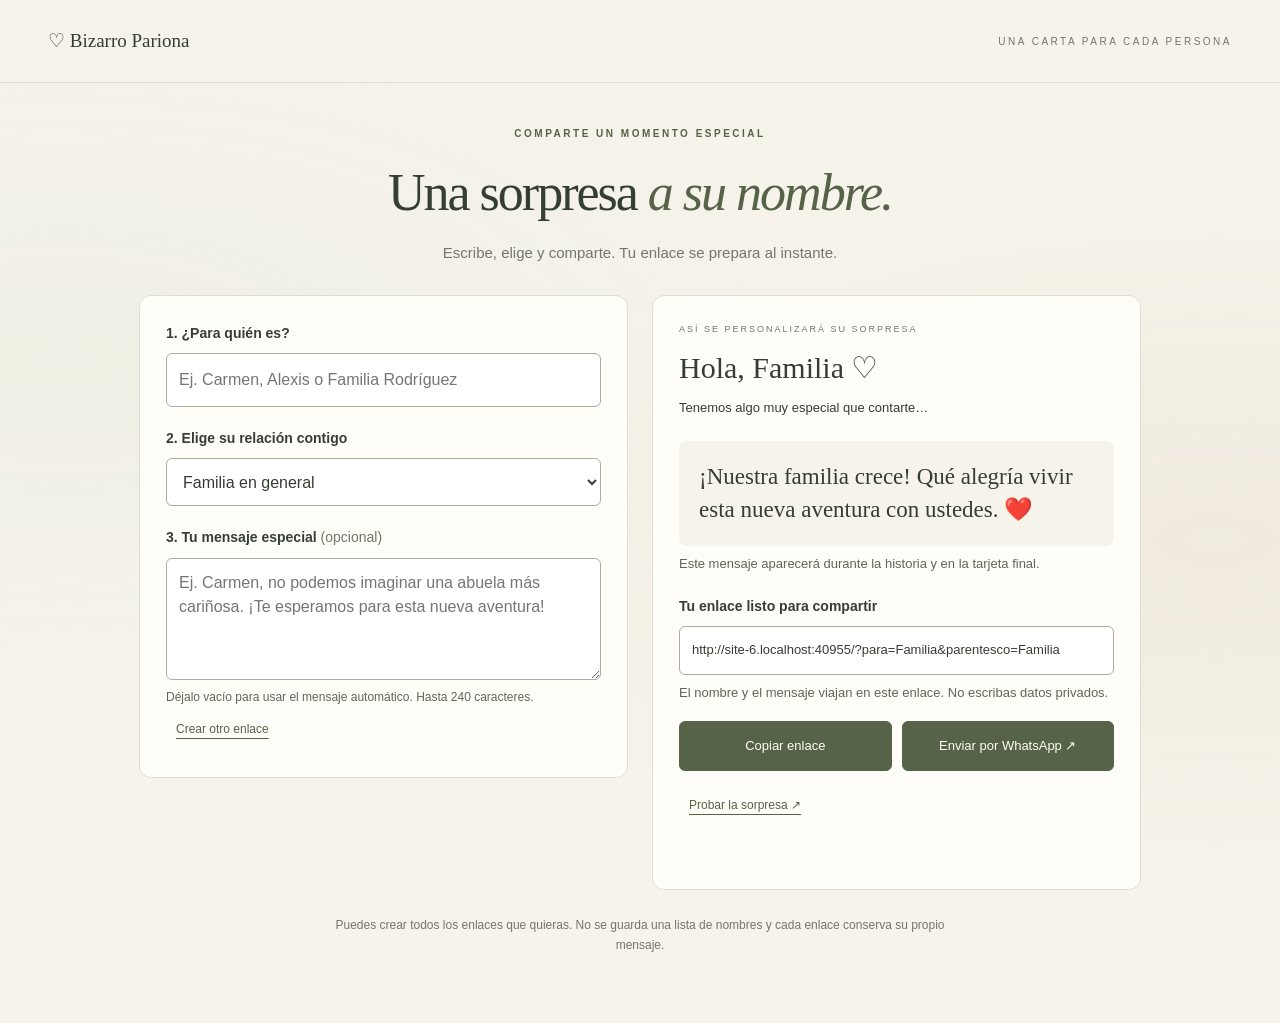
==== personalizar.html @ 47c92130 "Agregar creador de enlaces personalizados para familia y amigos" ====
<!DOCTYPE html>
<html lang="es">
<head>
  <meta charset="UTF-8">
  <meta name="viewport" content="width=device-width, initial-scale=1">
  <meta name="robots" content="noindex">
  <title>Crear una invitación · Bizarro Pariona</title>
  <link rel="stylesheet" href="style.css">
  <link rel="stylesheet" href="personalizar.css">
  <script src="mensajes.js" defer></script>
  <script src="personalizar.js" defer></script>
</head>
<body>
  <header class="masthead"><a href="./">♡ Bizarro Pariona</a><span class="header-note">UNA CARTA PARA CADA PERSONA</span></header>
  <main class="editor">
    <div class="eyebrow">COMPARTE UN MOMENTO ESPECIAL</div>
    <h1>Una sorpresa <em>a su nombre.</em></h1>
    <p class="intro">Escribe, elige y comparte. Tu enlace se prepara al instante.</p>
    <div class="editor-grid">
      <form id="editor-form" class="editor-card" autocomplete="off">
        <label for="recipient">1. ¿Para quién es?</label>
        <input id="recipient" maxlength="80" placeholder="Ej. Carmen, Alexis o Familia Rodríguez">
        <label for="role">2. Elige su relación contigo</label>
        <select id="role">
          <option value="Familia">Familia en general</option>
          <optgroup label="Familiares"><option>Abuela</option><option>Abuelo</option><option value="Tia">Tía</option><option value="Tio">Tío</option><option>Madrina</option><option>Padrino</option><option>Hermana</option><option>Hermano</option></optgroup>
          <optgroup label="Amistades"><option>Amiga</option><option>Amigo</option><option value="Amigos">Grupo de amigos</option></optgroup>
          <option value="persona especial">Otra persona especial</option>
        </select>
        <label for="custom-message">3. Tu mensaje especial <span>(opcional)</span></label>
        <textarea id="custom-message" rows="4" maxlength="240" placeholder="Ej. Carmen, no podemos imaginar una abuela más cariñosa. ¡Te esperamos para esta nueva aventura!" aria-describedby="message-help"></textarea>
        <p id="message-help" class="field-help">Déjalo vacío para usar el mensaje automático. Hasta 240 caracteres.</p>
        <button type="reset" class="text-button">Crear otro enlace</button>
      </form>
      <section class="editor-card preview" aria-labelledby="preview-title">
        <p class="letter-label">ASÍ SE PERSONALIZARÁ SU SORPRESA</p>
        <h2 id="preview-title">Hola, <span id="preview-name">Familia</span> ♡</h2>
        <p>Tenemos algo muy especial que contarte…</p>
        <div class="preview-message"><p id="preview-message"></p></div>
        <p class="field-help">Este mensaje aparecerá durante la historia y en la tarjeta final.</p>
        <label for="generated-link">Tu enlace listo para compartir</label>
        <input id="generated-link" readonly aria-describedby="link-help">
        <p id="link-help" class="field-help">El nombre y el mensaje viajan en este enlace. No escribas datos privados.</p>
        <div class="editor-actions"><button id="copy-link" type="button" class="primary">Copiar enlace</button><a id="send-link" class="primary" target="_blank" rel="noopener noreferrer">Enviar por WhatsApp ↗</a></div>
        <a id="test-link" class="text-button" target="_blank" rel="noopener noreferrer">Probar la sorpresa ↗</a>
        <p id="editor-status" role="status"></p>
      </section>
    </div>
    <p class="editor-note">Puedes crear todos los enlaces que quieras. No se guarda una lista de nombres y cada enlace conserva su propio mensaje.</p>
    <noscript>Activa JavaScript para generar tus enlaces personalizados.</noscript>
  </main>
</body>
</html>
---- style.css ----
:root{--paper:#f6f3eb;--ink:#353e32;--muted:#74766a;--olive:#566348;--gold:#b39a68;--line:#deded1;--serif:Georgia,'Times New Roman',serif}
*{box-sizing:border-box}body{margin:0;background:var(--paper);color:var(--ink);font-family:Arial,Helvetica,sans-serif;font-size:15px;line-height:1.7}body::before{content:"";position:fixed;inset:0;pointer-events:none;background:radial-gradient(ellipse at 5% 40%,#e3e7d74d,transparent 45%),radial-gradient(ellipse at 95% 60%,#e9dfcc66,transparent 45%);z-index:-1}button,a{-webkit-tap-highlight-color:transparent}button{font:inherit;cursor:pointer}a{color:inherit;text-decoration:none}[hidden]{display:none!important}button:focus-visible,a:focus-visible{outline:3px solid var(--gold);outline-offset:5px}h1,h2,p,figure{margin:0}h1,h2{font-family:var(--serif);font-weight:400;line-height:1.15}h1{font-size:clamp(38px,4.5vw,64px);letter-spacing:-2px}h1 em{font-weight:400;color:var(--olive)}.masthead{max-width:1320px;margin:auto;padding:25px 48px;display:flex;justify-content:space-between;align-items:center;border-bottom:1px solid var(--line)}.masthead a{font-family:var(--serif);font-size:19px}.brand-mark{font-size:29px;vertical-align:middle;margin-right:9px;color:var(--olive)}.header-note,.eyebrow,.letter-label,.coming,footer{font-size:10px;letter-spacing:2.5px}.header-note{color:var(--muted)}main{padding:0 24px}.welcome{text-align:center;padding:48px 0 35px}.eyebrow{display:flex;align-items:center;justify-content:center;gap:14px;color:var(--olive);font-weight:600;margin-bottom:21px}.eyebrow>span{height:1px;width:30px;background:#b3b8a4}.intro{color:var(--muted);margin:17px 0 29px}.letter{position:relative;max-width:570px;margin:0 auto;padding:35px 45px 30px;border:1px solid #e0dfd4;border-radius:12px;background:#fffdf8;box-shadow:0 15px 45px #4b503509;isolation:isolate}.letter::after{content:"";position:absolute;inset:8px;border:1px solid #eeece4;border-radius:7px;pointer-events:none;z-index:-1}.envelope{width:88px;height:61px;border:1px solid #c9c4ae;background:#efeadc;margin:2px auto 27px;position:relative;border-radius:3px;box-shadow:0 6px 14px #4147330a;transform:rotate(-5deg)}.envelope-flap{position:absolute;inset:0;clip-path:polygon(0 0,100% 0,50% 65%);background:#ded7c3}.seal{position:absolute;background:#738062;color:#fff8e7;border:3px double #99a189;border-radius:50%;width:29px;height:29px;left:29px;top:23px;line-height:23px;font-size:20px}.letter-label{font-size:9px;letter-spacing:2px;color:var(--muted);margin-bottom:14px}.letter h2{font-size:35px;overflow-wrap:anywhere;margin-bottom:13px}.small-heart{color:#a88c74;font-size:26px}.letter p:not(.letter-label){color:var(--muted);font-size:14px}.primary{border:1px solid var(--olive);border-radius:6px;display:inline-flex;justify-content:center;align-items:center;gap:22px;background:var(--olive);color:#fffdf4;padding:14px 23px;font-size:13px;line-height:1.5;transition:background .2s,transform .2s;max-width:100%}.primary:hover{background:#424f37;transform:translateY(-2px)}.letter .primary{margin-top:26px}.primary span{font-size:20px}.letter-foot{display:block;font-size:10px;color:var(--muted);margin-top:17px;letter-spacing:.2px}.botanical{position:absolute;width:100px;height:200px;stroke:#9ca887;stroke-width:1.3;z-index:-1;opacity:.6;pointer-events:none}.botanical-left{left:-43px;bottom:14px;transform:rotate(-24deg)}.botanical-right{right:-43px;top:10px;transform:rotate(151deg)}.welcome-foot{font-family:var(--serif);font-size:14px;font-style:italic;color:var(--muted);margin-top:27px}.welcome-foot span{font-style:normal;margin-right:8px;color:var(--gold)}footer{padding:20px 24px 27px;text-align:center;color:var(--muted);font-size:8px;letter-spacing:2px}footer span{margin:0 12px;color:var(--gold);font-size:15px}.story{max-width:720px;margin:auto;min-height:75vh;text-align:center;padding:65px 0 20px}.story-content{min-height:360px;display:flex;flex-direction:column;align-items:center;justify-content:center}.story-symbol{font-family:var(--serif);font-size:60px;color:var(--gold)}.story-content h2{font-size:clamp(34px,5vw,54px);overflow-wrap:anywhere;max-width:100%}.story-content .intro{margin:12px 0}.story-content>p:last-child{color:var(--muted);margin-top:18px}.story-controls{display:flex;justify-content:space-between;align-items:center;border-top:1px solid var(--line);padding-top:20px;margin-top:35px}.story-controls>span{font-size:10px;letter-spacing:2px;color:var(--muted)}.text-button{border:0;background:transparent;padding:10px;color:var(--olive);font-size:12px;text-decoration:underline;text-underline-offset:5px}.heartbeat{animation:beat 1.4s ease-in-out 3}.enter{animation:enter .75s ease both}.reveal{text-align:center;max-width:890px;margin:auto;padding:44px 0 30px}.reveal-prelude{font-family:var(--serif);font-style:italic;color:var(--muted);margin:0 0 18px}.baby-name{font-family:var(--serif);font-size:30px;margin-top:20px}.coming{color:var(--muted);margin:6px 0 34px}.coming span{color:var(--gold);font-size:18px;margin-left:8px}.reveal-grid{display:grid;grid-template-columns:1fr 1.1fr;gap:36px;text-align:left;align-items:center}.photo-card{background:#fffdf8;padding:14px 14px 18px;border:1px solid var(--line);box-shadow:0 12px 30px #454a350a;transform:rotate(-2deg);border-radius:4px}.photo-area{aspect-ratio:1.2;background:#e9e8de;display:grid;place-items:center;overflow:hidden;border-radius:2px}.photo-area img{width:100%;height:100%;object-fit:contain}.photo-area>div{text-align:center;padding:20px;color:var(--olive)}.photo-area span{font-size:64px;line-height:1.5}.photo-area p{font-family:var(--serif);font-size:20px}.photo-area small{color:var(--muted);font-size:11px}figcaption{text-align:center;font-family:var(--serif);font-style:italic;font-size:13px;margin-top:15px}.message-card{padding:20px 0}.message-card h2{font-size:32px;overflow-wrap:anywhere;margin-bottom:12px}.message-card>p{font-size:14px;margin-bottom:12px;color:var(--muted)}.message-card .letter-label{font-size:9px}.message-card .relationship{font-family:var(--serif);font-size:26px;color:var(--olive);line-height:1.3}.divider{height:1px;background:var(--line);width:48px;margin:24px 0}.secret{margin:40px auto 24px}.secret>span{color:var(--gold);font-size:28px}.secret h2{font-size:23px;margin:9px 0}.secret p,.share-note{font-size:12px;color:var(--muted)}.share-note{font-size:10px;margin-top:12px}.replay{display:block;margin:20px auto 0}.music-toggle{position:fixed;right:22px;bottom:22px;width:43px;height:43px;border-radius:50%;border:1px solid #c9cebe;background:#fffdf5;color:var(--olive);box-shadow:0 3px 12px #3540300d;font-size:20px;z-index:3}.music-toggle[aria-pressed="false"]::after{content:"";position:absolute;width:24px;height:1px;background:var(--olive);transform:rotate(-45deg);top:20px;left:9px}.music-status{position:fixed;bottom:73px;right:20px;max-width:230px;background:var(--paper);border-radius:6px;font-size:12px;color:var(--muted);z-index:3}.music-status:not(:empty){padding:10px 14px;border:1px solid var(--line)}.particles{position:fixed;inset:0;pointer-events:none;overflow:hidden;z-index:5}.particle{position:absolute;top:-30px;color:var(--gold);animation:fall 4s ease-in forwards;font-size:16px}.particle:nth-child(3n){color:#98a789}.particle:nth-child(3n+1){color:#cdb4a2}@keyframes enter{from{opacity:0;transform:translateY(12px)}to{opacity:1;transform:translateY(0)}}@keyframes beat{0%,100%{transform:scale(1)}35%{transform:scale(1.13)}55%{transform:scale(1)}}@keyframes fall{to{transform:translate3d(var(--drift),105vh,0) rotate(200deg);opacity:0}}
@media(min-width:1500px){.welcome{padding-top:70px}.letter{margin-top:36px}}@media(max-width:600px){.masthead{padding:17px 22px}.masthead a{font-size:16px}.header-note{display:none}main{padding:0 22px}.welcome{padding-top:34px}.eyebrow{font-size:8px;letter-spacing:1.8px;margin-bottom:20px}h1{letter-spacing:-1.2px}.intro{font-size:13px;margin:16px 0 25px}.letter{padding:28px 20px 25px}.letter h2{font-size:30px}.botanical{width:60px;height:140px}.botanical-left{left:-20px}.botanical-right{right:-20px}.primary{gap:14px;padding:13px 17px;font-size:12px}.letter-foot{font-size:9px}.welcome-foot{font-size:12px;margin-top:24px}.story{padding-top:45px}.story-content{min-height:350px}.story .eyebrow{line-height:1.8}.reveal-grid{grid-template-columns:1fr;gap:22px;max-width:390px;margin:auto}.photo-card{margin:0 10px}.message-card{padding:12px 3px;text-align:center}.divider{margin:20px auto}.reveal{padding-top:35px}.reveal h1{font-size:42px}.reveal-prelude{font-size:14px}.secret{margin-top:20px}.secret h2{font-size:22px}.music-toggle{right:12px;bottom:12px}footer{font-size:7px;letter-spacing:1.3px;padding-right:45px;padding-left:45px}}@media(prefers-reduced-motion:reduce){*,*::before,*::after{animation:none!important;transition:none!important;scroll-behavior:auto!important}}
:root { -webkit-text-size-adjust: 100%; }

/* Keep personalized text, grid items and decorative artwork inside the viewport. */
main { overflow: clip; }
h1, h2, p, .primary { overflow-wrap: anywhere; }
.reveal-grid { grid-template-columns: minmax(0, 1fr) minmax(0, 1.1fr); }
.reveal-grid > *, .story-content > * { min-width: 0; max-width: 100%; }
.photo-area { width: 100%; min-width: 0; }
.photo-area img { display: block; min-width: 0; min-height: 0; }
.primary, .text-button { min-height: 44px; }
.music-toggle { width: 44px; height: 44px; }
.baby-name { font-size: clamp(26px, 5vw, 34px); }

@media (max-width: 760px) {
  .reveal-grid { grid-template-columns: minmax(0, 1fr); max-width: 430px; margin-inline: auto; }
  .message-card { text-align: center; }
  .divider { margin-inline: auto; }
}

@media (max-width: 600px) {
  h1 { font-size: clamp(32px, 9.5vw, 46px); }
  .reveal h1 { font-size: clamp(32px, 9.5vw, 42px); }
  .eyebrow { gap: 8px; letter-spacing: 1.4px; }
  .eyebrow > span { flex: 0 0 18px; }
  .letter .primary { width: 100%; }
  .story { min-height: 75svh; padding-top: 32px; }
  .story-content { min-height: min(350px, 52svh); }
  .story-content h2 { font-size: clamp(28px, 8.5vw, 42px); }
  .music-toggle { right: max(12px, env(safe-area-inset-right)); bottom: max(12px, env(safe-area-inset-bottom)); }
  footer { padding-bottom: max(27px, env(safe-area-inset-bottom)); }
}
---- personalizar.css ----
.editor{max-width:1050px;margin:0 auto;padding:42px 24px}.editor>h1,.editor>.intro{text-align:center}.editor>h1{font-size:clamp(34px,5vw,52px)}.editor-grid{display:grid;grid-template-columns:minmax(0,1fr) minmax(0,1fr);gap:24px;align-items:start}.editor-card{min-width:0;background:#fffdf8;border:1px solid var(--line);border-radius:12px;padding:26px}.editor label{display:block;font-weight:600;font-size:14px;margin:20px 0 8px}.editor label:first-child{margin-top:0}.editor label span{font-weight:400;color:var(--muted)}.editor input,.editor select,.editor textarea{display:block;width:100%;min-width:0;border:1px solid #a7af9c;border-radius:6px;background:#fff;color:var(--ink);font:inherit;font-size:16px;padding:12px;min-height:48px}.editor textarea{resize:vertical;line-height:1.5}.editor input:focus-visible,.editor select:focus-visible,.editor textarea:focus-visible{outline:3px solid var(--gold);outline-offset:2px}.field-help{font-size:12px;color:#616658;line-height:1.6;margin-top:8px}.preview h2{font-size:30px;overflow-wrap:anywhere;margin-bottom:12px}.preview>p:not(.letter-label){font-size:13px}.preview-message{padding:20px;background:var(--paper);border-radius:8px;margin-top:22px;font-family:var(--serif);font-size:23px;line-height:1.4;white-space:pre-wrap}.editor-actions{display:flex;flex-wrap:wrap;gap:10px;margin:18px 0 12px}.editor-actions>*{flex:1 1 155px}.preview>.text-button{display:inline-flex;align-items:center}.editor-note{color:var(--muted);font-size:12px;max-width:630px;text-align:center;margin:25px auto}#editor-status{min-height:24px;color:var(--olive);margin-top:12px}#generated-link{font-size:13px} @media(max-width:760px){.editor-grid{grid-template-columns:minmax(0,1fr)}.editor{padding:30px 20px}.editor-card{padding:22px}.editor .eyebrow{line-height:1.8}}
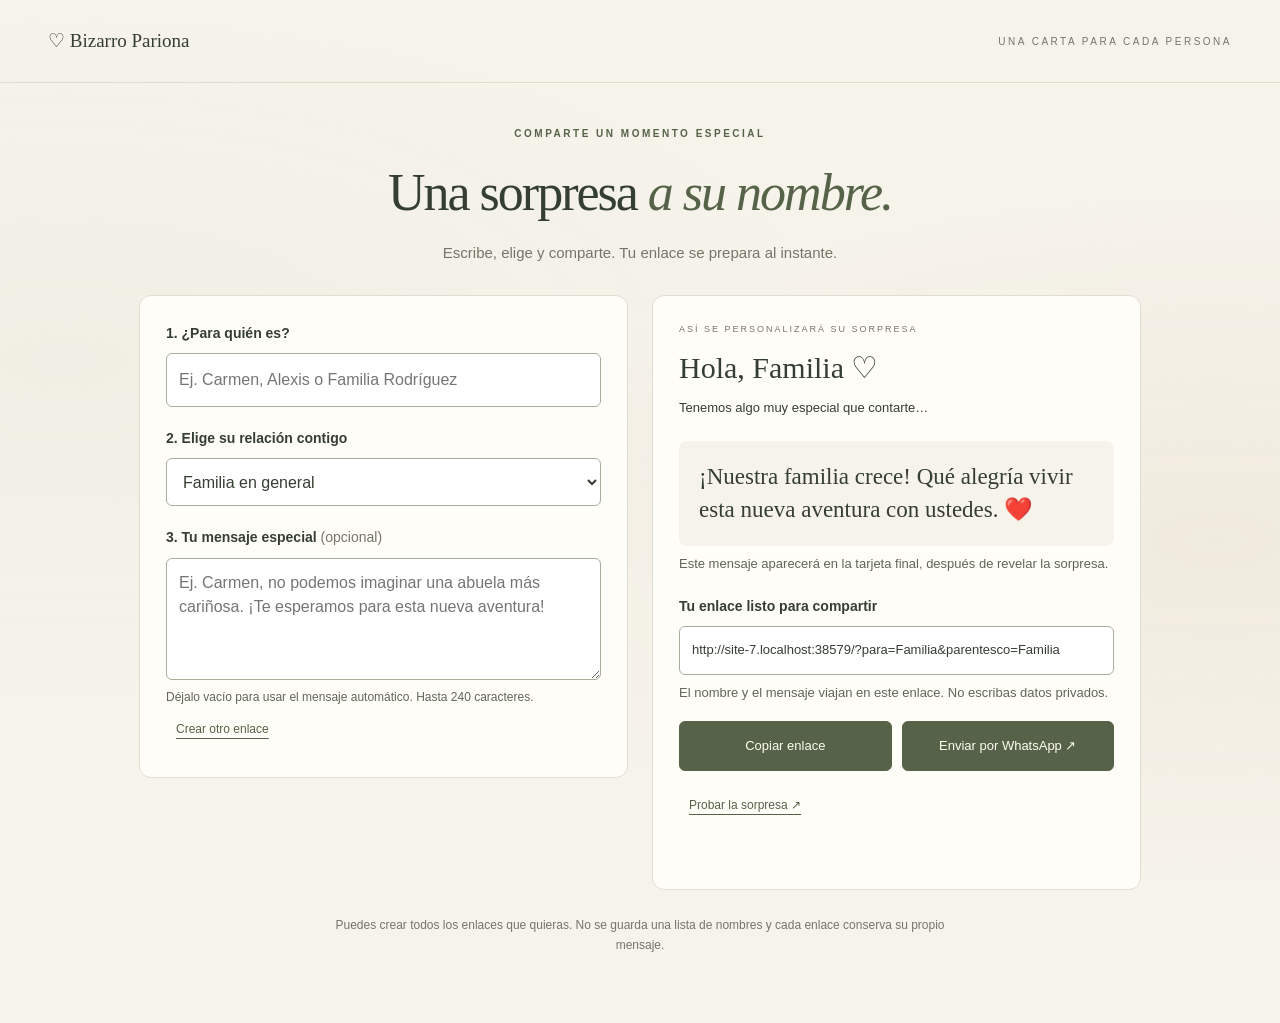
==== commit 8c46292d: "Mejorar secuencia de revelacion y agregar explosion de confeti" ====
--- a/personalizar.html
+++ b/personalizar.html
@@ -37,7 +37,7 @@
         <h2 id="preview-title">Hola, <span id="preview-name">Familia</span> ♡</h2>
         <p>Tenemos algo muy especial que contarte…</p>
         <div class="preview-message"><p id="preview-message"></p></div>
-        <p class="field-help">Este mensaje aparecerá durante la historia y en la tarjeta final.</p>
+        <p class="field-help">Este mensaje aparecerá en la tarjeta final, después de revelar la sorpresa.</p>
         <label for="generated-link">Tu enlace listo para compartir</label>
         <input id="generated-link" readonly aria-describedby="link-help">
         <p id="link-help" class="field-help">El nombre y el mensaje viajan en este enlace. No escribas datos privados.</p>
--- a/style.css
+++ b/style.css
@@ -32,3 +32,29 @@
   .music-toggle { right: max(12px, env(safe-area-inset-right)); bottom: max(12px, env(safe-area-inset-bottom)); }
   footer { padding-bottom: max(27px, env(safe-area-inset-bottom)); }
 }
+:root { --confetti-gold: #c7a45c; }
+.burst-particle {
+  position: absolute;
+  top: 78%;
+  font-size: var(--size);
+  line-height: 1;
+  color: var(--confetti-gold);
+  opacity: 0;
+  animation: confetti-burst 4s both;
+}
+.burst-particle:nth-child(3n) { color: #8b9e78; }
+.burst-particle:nth-child(3n + 1) { color: #d5a896; }
+.burst-particle:nth-child(5n) { color: #e0c989; }
+@keyframes confetti-burst {
+  0% { opacity: 0; transform: translate3d(0, 0, 0) rotate(0); animation-timing-function: cubic-bezier(.12,.6,.3,1); }
+  8% { opacity: 1; }
+  42% { opacity: 1; transform: translate3d(var(--peak-x), var(--peak-y), 0) rotate(var(--turn)); animation-timing-function: cubic-bezier(.55,0,.85,.45); }
+  100% { opacity: 0; transform: translate3d(var(--x), 32vh, 0) rotate(900deg); }
+}
+/* The news takes center stage, then the name and the personal keepsake follow. */
+.reveal.enter .baby-name, .reveal.enter .coming { animation: enter .8s .35s both; }
+.reveal.enter .reveal-grid { animation: enter .9s 1.15s both; }
+.reveal.enter .secret { animation: enter .9s 1.65s both; }
+@media (prefers-reduced-motion: reduce) {
+  .burst-particle { display: none; }
+}
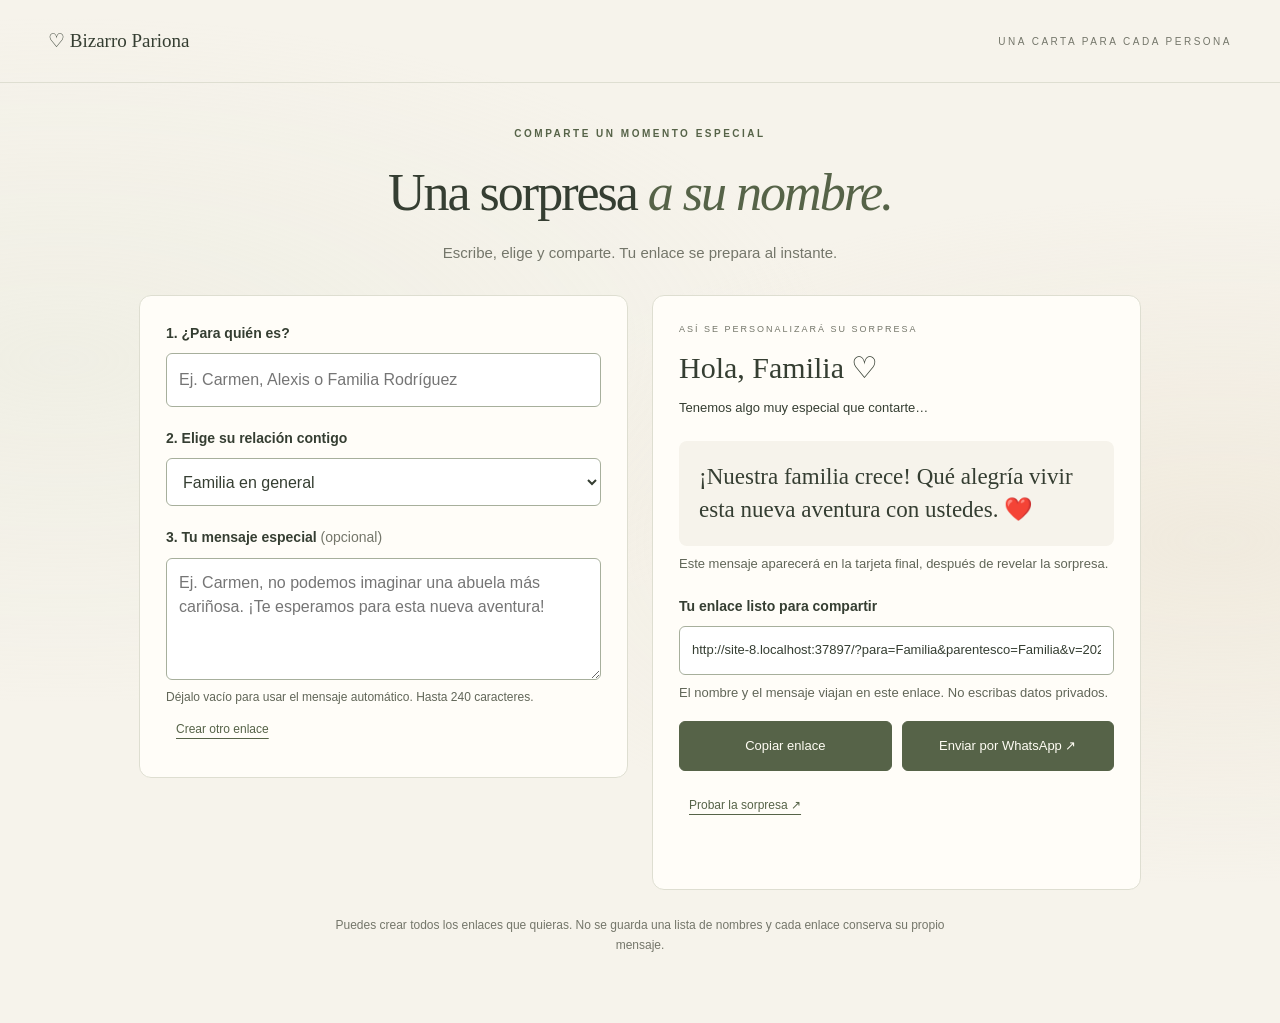
==== commit 63eeff58: "Corregir carga de ecografia y cache en enlaces personalizados" ====
--- a/personalizar.html
+++ b/personalizar.html
@@ -5,10 +5,10 @@
   <meta name="viewport" content="width=device-width, initial-scale=1">
   <meta name="robots" content="noindex">
   <title>Crear una invitación · Bizarro Pariona</title>
-  <link rel="stylesheet" href="style.css">
-  <link rel="stylesheet" href="personalizar.css">
-  <script src="mensajes.js" defer></script>
-  <script src="personalizar.js" defer></script>
+  <link rel="stylesheet" href="style.css?v=20260909-eco2">
+  <link rel="stylesheet" href="personalizar.css?v=20260909-eco2">
+  <script src="mensajes.js?v=20260909-eco2" defer></script>
+  <script src="personalizar.js?v=20260909-eco2" defer></script>
 </head>
 <body>
   <header class="masthead"><a href="./">♡ Bizarro Pariona</a><span class="header-note">UNA CARTA PARA CADA PERSONA</span></header>
--- a/style.css
+++ b/style.css
@@ -32,23 +32,28 @@
   .music-toggle { right: max(12px, env(safe-area-inset-right)); bottom: max(12px, env(safe-area-inset-bottom)); }
   footer { padding-bottom: max(27px, env(safe-area-inset-bottom)); }
 }
-:root { --confetti-gold: #c7a45c; }
+:root { --confetti-gold: #eead00; }
 .burst-particle {
   position: absolute;
   top: 78%;
   font-size: var(--size);
   line-height: 1;
   color: var(--confetti-gold);
+  font-weight: 700;
+  text-shadow: 0 1px 2px #353e3233;
   opacity: 0;
   animation: confetti-burst 4s both;
 }
-.burst-particle:nth-child(3n) { color: #8b9e78; }
-.burst-particle:nth-child(3n + 1) { color: #d5a896; }
-.burst-particle:nth-child(5n) { color: #e0c989; }
+.burst-particle:nth-child(6n) { color: #f13c69; }
+.burst-particle:nth-child(6n + 1) { color: #009fe3; }
+.burst-particle:nth-child(6n + 2) { color: #8b4de8; }
+.burst-particle:nth-child(6n + 3) { color: #05a878; }
+.burst-particle:nth-child(6n + 4) { color: #ff7b22; }
 @keyframes confetti-burst {
   0% { opacity: 0; transform: translate3d(0, 0, 0) rotate(0); animation-timing-function: cubic-bezier(.12,.6,.3,1); }
   8% { opacity: 1; }
   42% { opacity: 1; transform: translate3d(var(--peak-x), var(--peak-y), 0) rotate(var(--turn)); animation-timing-function: cubic-bezier(.55,0,.85,.45); }
+  82% { opacity: 1; }
   100% { opacity: 0; transform: translate3d(var(--x), 32vh, 0) rotate(900deg); }
 }
 /* The news takes center stage, then the name and the personal keepsake follow. */
@@ -58,3 +63,31 @@
 @media (prefers-reduced-motion: reduce) {
   .burst-particle { display: none; }
 }
+.photo-card {
+  padding: 18px 18px 15px;
+  border-radius: 12px;
+  background: linear-gradient(145deg, #fffefb, #f9f5ec);
+  border-color: #ded5c1;
+  box-shadow: 0 16px 36px #353e3212, 0 2px 6px #353e3208;
+  transform: rotate(-1deg);
+}
+.photo-label {
+  text-align: center;
+  font-size: 9px;
+  letter-spacing: 1.8px;
+  color: var(--olive);
+  margin-bottom: 15px;
+}
+.photo-label > span { color: var(--gold); margin-right: 7px; }
+.photo-area { border-radius: 7px; }
+.photo-area.has-photo { aspect-ratio: auto; background: #141512; }
+.photo-area.has-photo img { width: 100%; height: auto; object-fit: contain; }
+.photo-card figcaption { margin-top: 18px; line-height: 1.6; }
+.photo-card figcaption > span { display: block; }
+.photo-caption-title { font-size: clamp(17px, 2.3vw, 21px); color: var(--ink); margin-bottom: 5px; }
+.photo-card figcaption > span:nth-child(2) { font-size: 12px; color: var(--muted); }
+.photo-caption-heart { color: var(--gold); font-size: 25px; margin-top: 8px; font-style: normal; }
+@media (max-width: 600px) {
+  .photo-card { padding: 14px 14px 12px; margin-inline: 3px; transform: none; }
+  .photo-label { font-size: 8px; letter-spacing: 1.4px; }
+}
